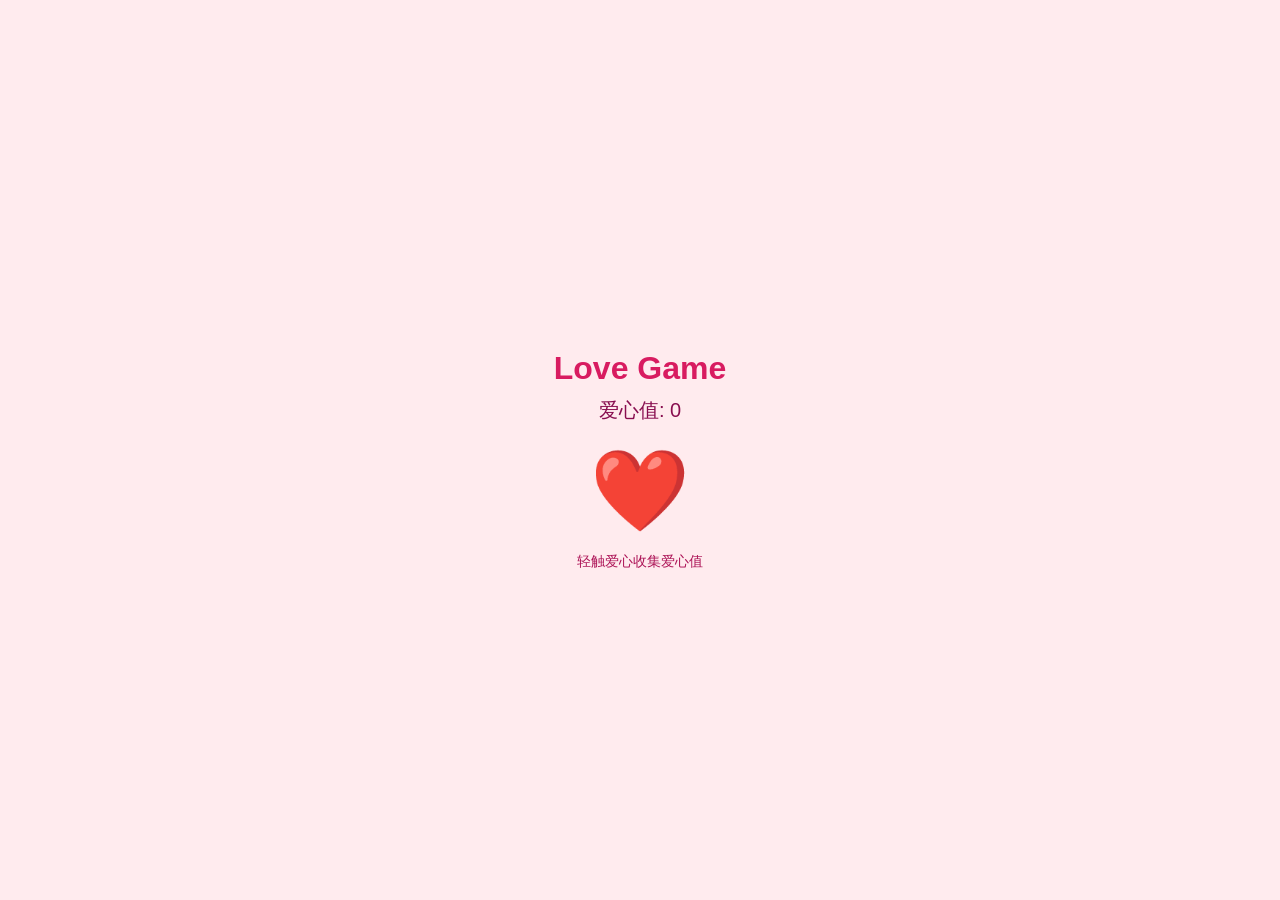
==== index.html @ 78558f3d "feat: initial h5 game prototype" ====
<!DOCTYPE html>
<html lang="zh-CN">
<head>
  <meta charset="UTF-8">
  <meta name="viewport" content="width=device-width, initial-scale=1.0, maximum-scale=1.0, user-scalable=no">
  <title>Love Game</title>
  <style>
    body { margin: 0; padding: 0; background: #ffebee; font-family: sans-serif; display: flex; flex-direction: column; align-items: center; justify-content: center; height: 100vh; overflow: hidden; }
    h1 { color: #d81b60; margin-bottom: 10px; }
    #score-board { font-size: 20px; color: #880e4f; margin-bottom: 20px; }
    #heart { font-size: 80px; cursor: pointer; user-select: none; transition: transform 0.1s; }
    #heart:active { transform: scale(1.3); }
    .tip { font-size: 14px; color: #ad1457; margin-top: 15px; }
  </style>
</head>
<body>
  <h1>Love Game</h1>
  <div id="score-board">爱心值: <span id="score">0</span></div>
  <div id="heart">❤️</div>
  <div class="tip">轻触爱心收集爱心值</div>
  <script>
    let score = 0;
    const scoreEl = document.getElementById('score');
    const heart = document.getElementById('heart');
    heart.addEventListener('pointerdown', () => {
      score += 1;
      scoreEl.textContent = score;
    });
  </script>
</body>
</html>
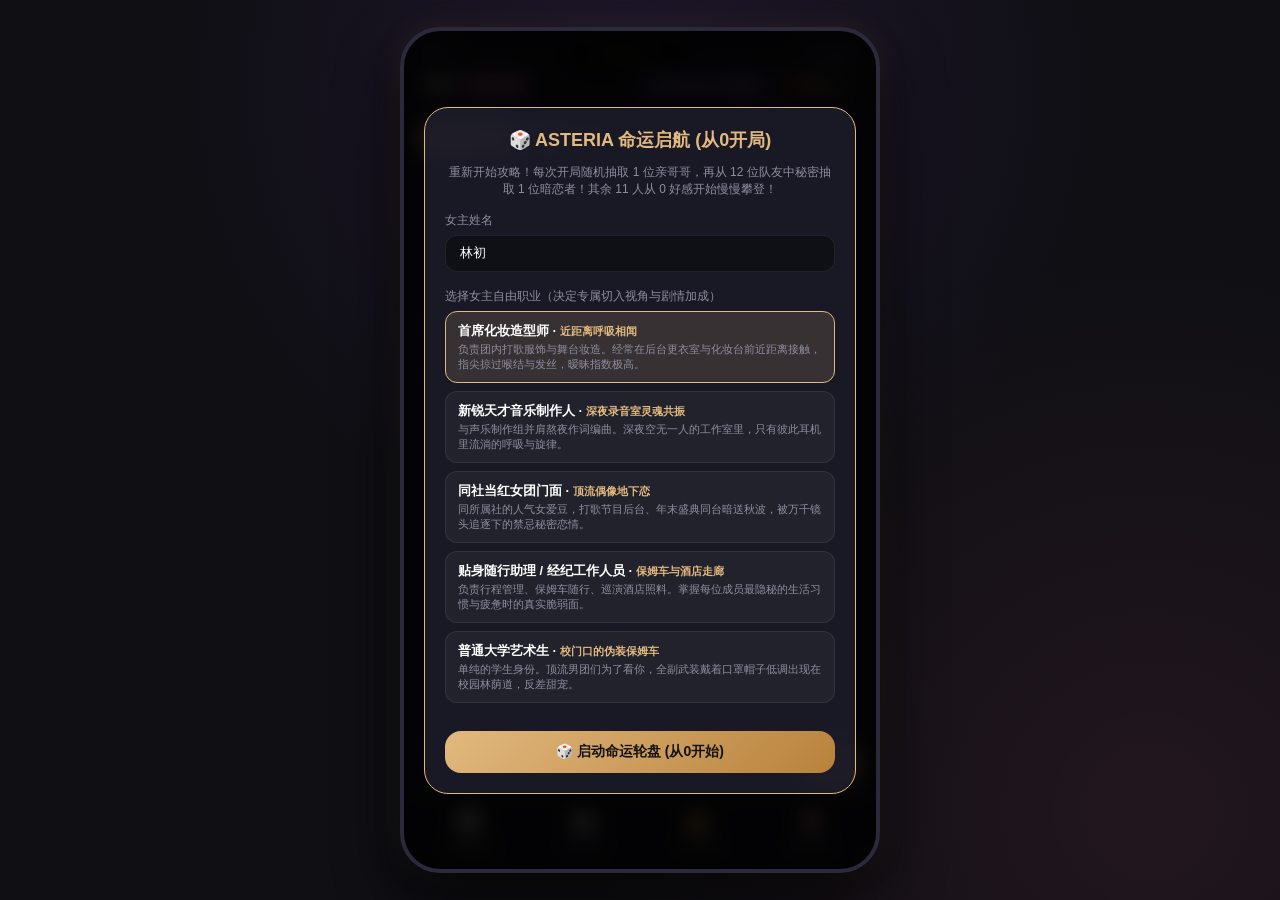
==== commit e27e0ae9: "fix: replace root index.html with ASTERIA game and support GitHub Pages standalone mode" ====
--- a/index.html
+++ b/index.html
@@ -1,31 +1,212 @@
 <!DOCTYPE html>
 <html lang="zh-CN">
 <head>
-  <meta charset="UTF-8">
-  <meta name="viewport" content="width=device-width, initial-scale=1.0, maximum-scale=1.0, user-scalable=no">
-  <title>Love Game</title>
-  <style>
-    body { margin: 0; padding: 0; background: #ffebee; font-family: sans-serif; display: flex; flex-direction: column; align-items: center; justify-content: center; height: 100vh; overflow: hidden; }
-    h1 { color: #d81b60; margin-bottom: 10px; }
-    #score-board { font-size: 20px; color: #880e4f; margin-bottom: 20px; }
-    #heart { font-size: 80px; cursor: pointer; user-select: none; transition: transform 0.1s; }
-    #heart:active { transform: scale(1.3); }
-    .tip { font-size: 14px; color: #ad1457; margin-top: 15px; }
-  </style>
+    <meta charset="UTF-8">
+    <meta name="viewport" content="width=device-width, initial-scale=1.0, maximum-scale=1.0, user-scalable=no">
+    <title>ASTERIA · 顶流男团恋爱物语 (Idol Otome Game)</title>
+    <link rel="stylesheet" href="./static/css/style.css">
 </head>
 <body>
-  <h1>Love Game</h1>
-  <div id="score-board">爱心值: <span id="score">0</span></div>
-  <div id="heart">❤️</div>
-  <div class="tip">轻触爱心收集爱心值</div>
-  <script>
-    let score = 0;
-    const scoreEl = document.getElementById('score');
-    const heart = document.getElementById('heart');
-    heart.addEventListener('pointerdown', () => {
-      score += 1;
-      scoreEl.textContent = score;
-    });
-  </script>
+
+<div class="phone-wrapper">
+    <!-- 顶部状态栏 -->
+    <header class="phone-header">
+        <div class="status-bar">
+            <span>9:42</span>
+            <div class="island-notch">ASTERIA OS</div>
+            <span>5G 100%</span>
+        </div>
+        <div class="player-info-banner">
+            <div class="player-meta">
+                <h3>
+                    <span id="player-name-display">林初</span>
+                    <span class="badge-career" id="player-career-display">首席化妆师</span>
+                </h3>
+            </div>
+            <div style="display:flex; gap:6px; align-items:center;">
+                <button id="btn-open-llm" class="btn-ai-pill" onclick="openLLMModal()" title="点击配置 DeepSeek AI 拟真对话">
+                    <span class="ai-dot"></span>
+                    <span id="ai-status-label">🤖 DeepSeek</span>
+                </button>
+                <div id="danger-pill" class="danger-meter-pill">
+                    <span>❤️ 秘恋 0/3</span>
+                </div>
+            </div>
+        </div>
+    </header>
+
+    <!-- 主视口内容区 -->
+    <main class="phone-content">
+        <!-- Tab 1: 手机通讯录与大群/私聊 -->
+        <section id="tab-chat" class="tab-pane active">
+            <div class="chat-tab-container">
+                <div class="chat-subtabs">
+                    <button id="btn-subtab-group" class="subtab-btn active" onclick="switchChatSubtab('group')">
+                        📢 13人大群
+                    </button>
+                    <button id="btn-subtab-private" class="subtab-btn" onclick="switchChatSubtab('private')">
+                        💌 1v1 私聊
+                    </button>
+                </div>
+
+                <!-- 13人官方大群视图 -->
+                <div id="group-chat-view" style="display:flex; flex-direction:column; flex:1; overflow:hidden;">
+                    <div id="group-messages-box" class="chat-messages-box"></div>
+                    <div class="chat-input-row">
+                        <input type="text" id="group-input" class="chat-input" placeholder="在大群里发言（哥哥随时紧盯防狼）..." onkeydown="if(event.key==='Enter') sendGroupMessage()">
+                        <button class="chat-send-btn" onclick="sendGroupMessage()">发送</button>
+                    </div>
+                </div>
+
+                <!-- 1v1 私聊视图 -->
+                <div id="private-chat-view" style="display:none; flex-direction:column; flex:1; overflow:hidden;">
+                    <div id="private-slider" class="private-member-slider"></div>
+                    <div id="private-chat-title" style="font-size:11px; color:var(--accent-gold); margin-bottom:6px; font-weight:600;"></div>
+                    <div id="private-messages-box" class="chat-messages-box"></div>
+                    <div class="chat-input-row">
+                        <input type="text" id="private-input" class="chat-input" placeholder="与他悄悄私聊..." onkeydown="if(event.key==='Enter') sendPrivateMessage()">
+                        <button class="chat-send-btn" onclick="sendPrivateMessage()">私戳</button>
+                    </div>
+                </div>
+            </div>
+        </section>
+
+        <!-- Tab 2: 视觉小说主线剧场 -->
+        <section id="tab-story" class="tab-pane">
+            <div class="story-container">
+                <div class="story-header">
+                    <h2 id="story-chapter-title">序章 · 地下室的绿光与泡面</h2>
+                    <p id="story-chapter-desc">七年前，他们还不是名动全球的 ASTERIA……</p>
+                </div>
+                <div id="story-viewport" class="story-viewport"></div>
+                <div id="story-choices-container" class="story-choices"></div>
+            </div>
+        </section>
+
+        <!-- Tab 3: 13 人全员花名册 (年龄排序) -->
+        <section id="tab-roster" class="tab-pane">
+            <div style="font-size:12px;color:var(--text-muted);margin-bottom:10px;display:flex;justify-content:space-between;align-items:center;">
+                <span>👥 13位成员（严格年龄由长至幼排序）</span>
+                <span style="color:var(--accent-gold);font-size:11px;">1哥哥·1暗恋·11初始0好感</span>
+            </div>
+            <div id="roster-list" class="roster-container"></div>
+        </section>
+
+        <!-- Tab 4: 抽卡神殿 -->
+        <section id="tab-gacha" class="tab-pane">
+            <div class="gacha-container">
+                <div class="gacha-banner">
+                    <h2>✨ ASTERIA 星芒神殿</h2>
+                    <p>抽取专属限定回忆卡牌 · 解锁深夜独家私密剧情</p>
+                </div>
+                <div id="gacha-result-box" class="gacha-card-result">
+                    <div style="color:var(--text-muted);font-size:13px;">
+                        点击下方按钮抽取卡牌<br>抽取到对应成员卡牌将直接提升好感度！
+                    </div>
+                </div>
+                <button id="btn-draw-card" class="gacha-btn-main" onclick="drawGachaCard()">
+                    ✨ 注入星芒 · 单抽祈愿
+                </button>
+            </div>
+        </section>
+    </main>
+
+    <!-- 底部导航 Dock 栏 -->
+    <nav class="bottom-nav">
+        <div class="nav-item active" data-tab="tab-chat">
+            <span class="icon">💬</span>
+            <span>手机消息</span>
+        </div>
+        <div class="nav-item" data-tab="tab-story">
+            <span class="icon">📖</span>
+            <span>主线剧场</span>
+        </div>
+        <div class="nav-item" data-tab="tab-roster">
+            <span class="icon">👑</span>
+            <span>13人男团</span>
+        </div>
+        <div class="nav-item" data-tab="tab-gacha">
+            <span class="icon">🎴</span>
+            <span>抽卡约会</span>
+        </div>
+    </nav>
+
+    <!-- 开局创角与命运轮盘模态框 (Genesis Modal) -->
+    <div id="genesis-modal" class="modal-overlay" style="display:none;">
+        <div class="modal-card">
+            <h2>🎲 ASTERIA 命运启航 (从0开局)</h2>
+            <p style="font-size:12px;color:var(--text-muted);text-align:center;margin-bottom:14px;">
+                重新开始攻略！每次开局随机抽取 1 位亲哥哥，再从 12 位队友中秘密抽取 1 位暗恋者！其余 11 人从 0 好感开始慢慢攀登！
+            </p>
+
+            <div class="genesis-field">
+                <label>女主姓名</label>
+                <input type="text" id="genesis-name" class="genesis-input" value="林初">
+            </div>
+
+            <div class="genesis-field">
+                <label>选择女主自由职业（决定专属切入视角与剧情加成）</label>
+                <div id="career-options-container" class="career-grid"></div>
+            </div>
+
+            <button id="btn-start-genesis" class="btn-primary-block" onclick="submitGenesis()">
+                🎲 启动命运轮盘 (从0开始)
+            </button>
+        </div>
+    </div>
+
+    <!-- DeepSeek 大模型驱动设置模态框 (LLM Modal) -->
+    <div id="llm-modal" class="modal-overlay" style="display:none;">
+        <div class="modal-card">
+            <div style="display:flex; justify-content:space-between; align-items:center; margin-bottom:8px;">
+                <h2 style="font-size:16px; margin:0;">🤖 DeepSeek AI 灵魂注入</h2>
+                <button onclick="closeLLMModal()" style="background:none; border:none; color:var(--text-muted); font-size:18px; cursor:pointer;">✕</button>
+            </div>
+            <p style="font-size:12px;color:var(--text-muted);margin-bottom:12px;line-height:1.5;">
+                接入 <b>DeepSeek-V3/R1</b>，赋予 13 位男主无穷尽的拟真即时对话、兄妹查岗修罗场与病娇黑化推拉。若未配置或调用超时，系统将自动无缝降级为本地精修台词保底。
+            </p>
+
+            <div class="genesis-field">
+                <label>DeepSeek API Key</label>
+                <div style="display:flex; gap:6px;">
+                    <input type="password" id="llm-api-key" class="genesis-input" placeholder="sk-xxxxxxxxxxxxxxxxxxxx" style="flex:1;">
+                    <button type="button" class="btn-mini" onclick="toggleKeyVisibility()" style="white-space:nowrap;">👁️</button>
+                </div>
+            </div>
+
+            <div class="genesis-field">
+                <label>模型选择</label>
+                <select id="llm-model-select" class="genesis-input" style="background:var(--bg-secondary); color:var(--text-primary);">
+                    <option value="deepseek-chat">deepseek-chat (DeepSeek-V3 推荐 · 拟真推拉秒回)</option>
+                    <option value="deepseek-reasoner">deepseek-reasoner (DeepSeek-R1 · 深度思考版)</option>
+                </select>
+            </div>
+
+            <div class="genesis-field">
+                <label>API Base URL (默认官方地址)</label>
+                <input type="text" id="llm-api-base" class="genesis-input" value="https://api.deepseek.com">
+            </div>
+
+            <div id="llm-status-box" style="font-size:11px; padding:8px 10px; border-radius:8px; margin-bottom:12px; background:rgba(255,255,255,0.05); color:var(--text-muted); border:1px solid var(--border-color);">
+                检测状态中...
+            </div>
+
+            <div style="display:flex; gap:8px;">
+                <button id="btn-test-llm" class="btn-mini" style="flex:1; padding:8px;" onclick="testLLMConnection()">⚡ 测试连接</button>
+                <button id="btn-save-llm" class="chat-send-btn" style="flex:1; padding:8px;" onclick="saveLLMConfig()">💾 保存并激活</button>
+            </div>
+
+            <div style="margin-top:8px; text-align:center;">
+                <button onclick="clearLLMConfig()" style="background:none; border:none; font-size:11px; color:#e74c3c; cursor:pointer; text-decoration:underline;">
+                    清空 Key / 切回纯本地词库
+                </button>
+            </div>
+        </div>
+    </div>
+</div>
+
+<script src="./static/js/game_data.js"></script>
+<script src="./static/js/client_engine.js"></script>
+<script src="./static/js/app.js"></script>
 </body>
 </html>
--- a/static/css/style.css
+++ b/static/css/style.css
@@ -0,0 +1,900 @@
+/* ASTERIA 乙女向工业级前端样式表 */
+:root {
+  --bg-primary: #0f0f14;
+  --bg-secondary: #181822;
+  --bg-card: rgba(30, 30, 44, 0.85);
+  --border-color: rgba(255, 255, 255, 0.08);
+  --accent-gold: #e2b97f;
+  --accent-pink: #ff6b8b;
+  --accent-purple: #9b51e0;
+  --accent-cyan: #00d2d3;
+  --text-primary: #ffffff;
+  --text-muted: #8e8ea0;
+  --danger-red: #ff4757;
+  --danger-glow: rgba(255, 71, 87, 0.4);
+}
+
+/* 全团黑化专属暗黑疯批主题 */
+body.blackened-mode {
+  --bg-primary: #0a0304;
+  --bg-secondary: #1a0508;
+  --bg-card: rgba(45, 10, 15, 0.9);
+  --border-color: rgba(255, 71, 87, 0.3);
+  --accent-gold: #ff3838;
+  --accent-pink: #c0392b;
+  --text-primary: #ffdddd;
+  animation: pulse-danger 3s infinite alternate;
+}
+
+@keyframes pulse-danger {
+  0% { box-shadow: inset 0 0 50px rgba(255, 0, 0, 0.2); }
+  100% { box-shadow: inset 0 0 100px rgba(255, 0, 0, 0.4); }
+}
+
+* {
+  box-sizing: border-box;
+  margin: 0;
+  padding: 0;
+  font-family: -apple-system, BlinkMacSystemFont, "PingFang SC", "Hiragino Sans GB", "Microsoft YaHei", sans-serif;
+  -webkit-font-smoothing: antialiased;
+}
+
+body {
+  background-color: var(--bg-primary);
+  color: var(--text-primary);
+  min-height: 100vh;
+  display: flex;
+  justify-content: center;
+  align-items: center;
+  background-image: radial-gradient(circle at 50% 10%, rgba(155, 81, 224, 0.12), transparent 45%),
+                    radial-gradient(circle at 90% 90%, rgba(255, 107, 139, 0.08), transparent 40%);
+}
+
+/* 手机模拟器外壳 */
+.phone-wrapper {
+  width: 100%;
+  max-width: 480px;
+  height: 94vh;
+  max-height: 920px;
+  background-color: var(--bg-secondary);
+  border-radius: 40px;
+  border: 4px solid #2a2a3c;
+  box-shadow: 0 25px 60px rgba(0, 0, 0, 0.8), 0 0 30px rgba(226, 185, 127, 0.1);
+  display: flex;
+  flex-direction: column;
+  overflow: hidden;
+  position: relative;
+}
+
+/* 顶部状态栏与灵动岛 */
+.phone-header {
+  padding: 12px 20px 8px;
+  background: rgba(20, 20, 30, 0.8);
+  backdrop-filter: blur(16px);
+  border-bottom: 1px solid var(--border-color);
+  z-index: 10;
+}
+
+.status-bar {
+  display: flex;
+  justify-content: space-between;
+  align-items: center;
+  font-size: 12px;
+  color: var(--text-muted);
+  margin-bottom: 8px;
+}
+
+.island-notch {
+  background: #000;
+  width: 110px;
+  height: 22px;
+  border-radius: 12px;
+  display: flex;
+  align-items: center;
+  justify-content: center;
+  font-size: 11px;
+  color: var(--accent-gold);
+  letter-spacing: 0.5px;
+}
+
+.player-info-banner {
+  display: flex;
+  justify-content: space-between;
+  align-items: center;
+}
+
+.player-meta h3 {
+  font-size: 15px;
+  font-weight: 600;
+  color: #fff;
+  display: flex;
+  align-items: center;
+  gap: 6px;
+}
+
+.badge-career {
+  font-size: 11px;
+  padding: 2px 8px;
+  border-radius: 12px;
+  background: linear-gradient(135deg, rgba(255, 107, 139, 0.25), rgba(155, 81, 224, 0.25));
+  border: 1px solid rgba(255, 107, 139, 0.4);
+  color: #ff9fb4;
+}
+
+.danger-meter-pill {
+  font-size: 11px;
+  padding: 4px 10px;
+  border-radius: 16px;
+  background: rgba(0, 0, 0, 0.5);
+  border: 1px solid var(--accent-gold);
+  color: var(--accent-gold);
+  display: flex;
+  align-items: center;
+  gap: 5px;
+  font-weight: 600;
+}
+
+.danger-meter-pill.danger-high {
+  border-color: var(--danger-red);
+  color: var(--danger-red);
+  background: rgba(255, 71, 87, 0.2);
+  animation: blink-pill 1s infinite alternate;
+}
+
+@keyframes blink-pill {
+  0% { transform: scale(1); }
+  100% { transform: scale(1.05); }
+}
+
+/* 主内容视图容器 */
+.phone-content {
+  flex: 1;
+  overflow-y: auto;
+  position: relative;
+  scrollbar-width: thin;
+  scrollbar-color: rgba(255, 255, 255, 0.2) transparent;
+}
+
+.tab-pane {
+  display: none;
+  padding: 16px;
+  height: 100%;
+  animation: fadeIn 0.25s ease;
+}
+
+.tab-pane.active {
+  display: flex;
+  flex-direction: column;
+}
+
+@keyframes fadeIn {
+  from { opacity: 0; transform: translateY(6px); }
+  to { opacity: 1; transform: translateY(0); }
+}
+
+/* 底部应用栏 / Dock 栏 */
+.bottom-nav {
+  display: flex;
+  justify-content: space-around;
+  padding: 10px 8px 16px;
+  background: rgba(18, 18, 28, 0.95);
+  backdrop-filter: blur(20px);
+  border-top: 1px solid var(--border-color);
+  z-index: 10;
+}
+
+.nav-item {
+  display: flex;
+  flex-direction: column;
+  align-items: center;
+  gap: 4px;
+  color: var(--text-muted);
+  font-size: 11px;
+  cursor: pointer;
+  transition: all 0.2s ease;
+  flex: 1;
+}
+
+.nav-item .icon {
+  font-size: 20px;
+}
+
+.nav-item.active {
+  color: var(--accent-gold);
+  transform: scale(1.05);
+}
+
+/* Tab 1: 手机大群与私聊交互 */
+.chat-tab-container {
+  display: flex;
+  flex-direction: column;
+  height: 100%;
+}
+
+.chat-subtabs {
+  display: flex;
+  gap: 8px;
+  margin-bottom: 12px;
+}
+
+.subtab-btn {
+  padding: 6px 14px;
+  border-radius: 20px;
+  border: 1px solid var(--border-color);
+  background: rgba(255, 255, 255, 0.05);
+  color: var(--text-muted);
+  font-size: 12px;
+  cursor: pointer;
+  transition: all 0.2s;
+}
+
+.subtab-btn.active {
+  background: linear-gradient(135deg, var(--accent-gold), #d4984f);
+  color: #12121c;
+  font-weight: 600;
+  border-color: var(--accent-gold);
+}
+
+.chat-messages-box {
+  flex: 1;
+  overflow-y: auto;
+  display: flex;
+  flex-direction: column;
+  gap: 12px;
+  padding-right: 4px;
+  margin-bottom: 12px;
+}
+
+.message-bubble {
+  max-width: 82%;
+  display: flex;
+  flex-direction: column;
+}
+
+.message-bubble.other {
+  align-self: flex-start;
+}
+
+.message-bubble.mine {
+  align-self: flex-end;
+}
+
+.msg-sender {
+  font-size: 11px;
+  color: var(--accent-gold);
+  margin-bottom: 3px;
+  display: flex;
+  align-items: center;
+  gap: 4px;
+}
+
+.msg-tag-brother {
+  background: #3498db;
+  color: #fff;
+  padding: 1px 4px;
+  border-radius: 4px;
+  font-size: 9px;
+}
+
+.msg-tag-crush {
+  background: #e74c3c;
+  color: #fff;
+  padding: 1px 4px;
+  border-radius: 4px;
+  font-size: 9px;
+}
+
+.msg-tag-dating {
+  background: #ff6b8b;
+  color: #fff;
+  padding: 1px 4px;
+  border-radius: 4px;
+  font-size: 9px;
+}
+
+.msg-body {
+  padding: 10px 14px;
+  border-radius: 16px;
+  font-size: 13px;
+  line-height: 1.45;
+  word-break: break-word;
+}
+
+.message-bubble.other .msg-body {
+  background: var(--bg-card);
+  color: #fff;
+  border: 1px solid var(--border-color);
+  border-top-left-radius: 4px;
+}
+
+.message-bubble.mine .msg-body {
+  background: linear-gradient(135deg, var(--accent-gold), #c99349);
+  color: #111;
+  font-weight: 500;
+  border-top-right-radius: 4px;
+}
+
+.chat-input-row {
+  display: flex;
+  gap: 8px;
+  align-items: center;
+}
+
+.chat-input {
+  flex: 1;
+  padding: 10px 14px;
+  border-radius: 20px;
+  background: var(--bg-card);
+  border: 1px solid var(--border-color);
+  color: #fff;
+  font-size: 13px;
+  outline: none;
+}
+
+.chat-send-btn {
+  padding: 10px 16px;
+  border-radius: 20px;
+  background: linear-gradient(135deg, var(--accent-gold), #b8823b);
+  border: none;
+  color: #111;
+  font-weight: 600;
+  font-size: 13px;
+  cursor: pointer;
+}
+
+/* 1v1 私聊选人横条 */
+.private-member-slider {
+  display: flex;
+  gap: 10px;
+  overflow-x: auto;
+  padding: 4px 2px 10px;
+  margin-bottom: 10px;
+  scrollbar-width: none;
+}
+
+.member-chip {
+  flex-shrink: 0;
+  display: flex;
+  flex-direction: column;
+  align-items: center;
+  gap: 4px;
+  cursor: pointer;
+  opacity: 0.6;
+  transition: all 0.2s;
+}
+
+.member-chip.selected {
+  opacity: 1;
+  transform: scale(1.08);
+}
+
+.chip-avatar {
+  width: 44px;
+  height: 44px;
+  border-radius: 50%;
+  display: flex;
+  align-items: center;
+  justify-content: center;
+  font-size: 15px;
+  font-weight: bold;
+  color: #fff;
+  border: 2px solid transparent;
+}
+
+.member-chip.selected .chip-avatar {
+  border-color: var(--accent-gold);
+  box-shadow: 0 0 12px var(--accent-gold);
+}
+
+.chip-name {
+  font-size: 11px;
+  color: #ddd;
+}
+
+/* Tab 2: 视觉小说剧场 (Story AVG) */
+.story-container {
+  height: 100%;
+  display: flex;
+  flex-direction: column;
+  justify-content: space-between;
+}
+
+.story-header {
+  margin-bottom: 10px;
+}
+
+.story-header h2 {
+  font-size: 16px;
+  color: var(--accent-gold);
+}
+
+.story-header p {
+  font-size: 11px;
+  color: var(--text-muted);
+  margin-top: 2px;
+}
+
+.story-viewport {
+  flex: 1;
+  background: linear-gradient(180deg, rgba(20, 15, 30, 0.9), rgba(10, 8, 16, 0.95));
+  border-radius: 20px;
+  border: 1px solid var(--border-color);
+  padding: 16px;
+  display: flex;
+  flex-direction: column;
+  gap: 14px;
+  overflow-y: auto;
+  position: relative;
+}
+
+.story-bubble {
+  background: rgba(255, 255, 255, 0.04);
+  border-left: 3px solid var(--accent-gold);
+  padding: 10px 14px;
+  border-radius: 8px;
+  font-size: 13px;
+  line-height: 1.5;
+}
+
+.story-bubble .speaker-name {
+  font-weight: 600;
+  color: var(--accent-gold);
+  margin-bottom: 4px;
+  font-size: 12px;
+}
+
+.story-choices {
+  display: flex;
+  flex-direction: column;
+  gap: 10px;
+  margin-top: 14px;
+}
+
+.choice-btn {
+  padding: 12px 16px;
+  border-radius: 12px;
+  background: linear-gradient(135deg, rgba(40, 35, 60, 0.9), rgba(30, 25, 45, 0.9));
+  border: 1px solid rgba(226, 185, 127, 0.3);
+  color: #fff;
+  font-size: 13px;
+  text-align: left;
+  cursor: pointer;
+  transition: all 0.2s;
+  display: flex;
+  align-items: center;
+  justify-content: space-between;
+}
+
+.choice-btn:hover {
+  border-color: var(--accent-gold);
+  background: rgba(226, 185, 127, 0.15);
+  transform: translateX(4px);
+}
+
+/* Tab 3: 13 人全员花名册 */
+.roster-container {
+  display: flex;
+  flex-direction: column;
+  gap: 12px;
+  height: 100%;
+  overflow-y: auto;
+}
+
+.character-card {
+  background: var(--bg-card);
+  border: 1px solid var(--border-color);
+  border-radius: 16px;
+  padding: 12px 14px;
+  display: flex;
+  gap: 12px;
+  align-items: center;
+  transition: all 0.2s;
+}
+
+.character-card.is-brother {
+  border-color: #3498db;
+  background: linear-gradient(135deg, rgba(52, 152, 219, 0.1), transparent);
+}
+
+.character-card.is-crush {
+  border-color: #e74c3c;
+  background: linear-gradient(135deg, rgba(231, 76, 60, 0.1), transparent);
+}
+
+.character-card.is-dating {
+  border-color: var(--accent-pink);
+  background: linear-gradient(135deg, rgba(255, 107, 139, 0.18), transparent);
+  box-shadow: 0 0 15px rgba(255, 107, 139, 0.2);
+}
+
+.card-avatar-box {
+  position: relative;
+}
+
+.card-avatar {
+  width: 52px;
+  height: 52px;
+  border-radius: 14px;
+  display: flex;
+  align-items: center;
+  justify-content: center;
+  font-size: 18px;
+  font-weight: bold;
+  color: #fff;
+}
+
+.card-age-tag {
+  position: absolute;
+  top: -6px;
+  left: -6px;
+  background: rgba(0, 0, 0, 0.85);
+  border: 1px solid var(--accent-gold);
+  color: var(--accent-gold);
+  font-size: 9px;
+  padding: 1px 4px;
+  border-radius: 8px;
+}
+
+.card-info {
+  flex: 1;
+}
+
+.card-name-row {
+  display: flex;
+  justify-content: space-between;
+  align-items: center;
+  margin-bottom: 2px;
+}
+
+.card-name {
+  font-size: 14px;
+  font-weight: 600;
+  color: #fff;
+}
+
+.card-identity-tag {
+  font-size: 10px;
+  padding: 1px 6px;
+  border-radius: 10px;
+  font-weight: 500;
+}
+
+.tag-brother { background: #3498db; color: #fff; }
+.tag-crush { background: #e74c3c; color: #fff; }
+.tag-dating { background: #ff6b8b; color: #fff; }
+.tag-member { background: rgba(255, 255, 255, 0.1); color: #aaa; }
+
+.card-unit {
+  font-size: 11px;
+  color: var(--text-muted);
+  margin-bottom: 6px;
+}
+
+.aff-bar-wrapper {
+  background: rgba(0, 0, 0, 0.4);
+  height: 6px;
+  border-radius: 3px;
+  overflow: hidden;
+  margin-bottom: 6px;
+}
+
+.aff-bar-fill {
+  background: linear-gradient(90deg, var(--accent-gold), var(--accent-pink));
+  height: 100%;
+  border-radius: 3px;
+  transition: width 0.3s;
+}
+
+.card-actions {
+  display: flex;
+  gap: 6px;
+}
+
+.btn-mini {
+  padding: 4px 8px;
+  font-size: 10px;
+  border-radius: 8px;
+  border: 1px solid var(--border-color);
+  background: rgba(255, 255, 255, 0.06);
+  color: #fff;
+  cursor: pointer;
+  transition: all 0.2s;
+}
+
+.btn-mini:hover {
+  background: var(--accent-gold);
+  color: #111;
+}
+
+/* Tab 4: 抽卡神殿 */
+.gacha-container {
+  display: flex;
+  flex-direction: column;
+  align-items: center;
+  height: 100%;
+  justify-content: space-between;
+  text-align: center;
+}
+
+.gacha-banner {
+  width: 100%;
+  padding: 24px 16px;
+  border-radius: 20px;
+  background: linear-gradient(135deg, rgba(155, 81, 224, 0.3), rgba(255, 107, 139, 0.2));
+  border: 1px solid var(--border-color);
+  margin-bottom: 16px;
+}
+
+.gacha-banner h2 {
+  font-size: 18px;
+  color: var(--accent-gold);
+  margin-bottom: 6px;
+}
+
+.gacha-banner p {
+  font-size: 12px;
+  color: #ccc;
+}
+
+.gacha-card-result {
+  flex: 1;
+  width: 100%;
+  display: flex;
+  flex-direction: column;
+  justify-content: center;
+  align-items: center;
+}
+
+.card-display-box {
+  width: 220px;
+  height: 310px;
+  border-radius: 18px;
+  background: linear-gradient(135deg, #2b1f3d, #1a1528);
+  border: 2px solid var(--accent-gold);
+  box-shadow: 0 10px 30px rgba(226, 185, 127, 0.25);
+  display: flex;
+  flex-direction: column;
+  justify-content: space-between;
+  padding: 16px;
+  animation: cardFlip 0.5s ease;
+}
+
+@keyframes cardFlip {
+  0% { transform: rotateY(90deg) scale(0.8); opacity: 0; }
+  100% { transform: rotateY(0deg) scale(1); opacity: 1; }
+}
+
+.card-tier-badge {
+  align-self: flex-start;
+  padding: 2px 10px;
+  border-radius: 12px;
+  font-size: 12px;
+  font-weight: 800;
+  background: linear-gradient(90deg, #f39c12, #e74c3c);
+  color: #fff;
+}
+
+.card-title-lg {
+  font-size: 17px;
+  font-weight: bold;
+  color: var(--accent-gold);
+  margin: 8px 0 4px;
+}
+
+.card-owner {
+  font-size: 13px;
+  color: #ddd;
+}
+
+.card-story-snippet {
+  font-size: 11px;
+  color: #aaa;
+  line-height: 1.4;
+  text-align: left;
+  background: rgba(0, 0, 0, 0.4);
+  padding: 8px;
+  border-radius: 8px;
+  margin-top: 8px;
+}
+
+.gacha-btn-main {
+  width: 100%;
+  padding: 14px;
+  border-radius: 25px;
+  background: linear-gradient(135deg, var(--accent-gold), #b8823b);
+  border: none;
+  font-size: 15px;
+  font-weight: bold;
+  color: #111;
+  cursor: pointer;
+  box-shadow: 0 4px 15px rgba(226, 185, 127, 0.4);
+  margin-top: 16px;
+  transition: all 0.2s;
+}
+
+.gacha-btn-main:hover {
+  transform: translateY(-2px);
+  box-shadow: 0 6px 20px rgba(226, 185, 127, 0.6);
+}
+
+/* 弹窗与开局创角转盘 */
+.modal-overlay {
+  position: absolute;
+  top: 0;
+  left: 0;
+  width: 100%;
+  height: 100%;
+  background: rgba(0, 0, 0, 0.85);
+  backdrop-filter: blur(10px);
+  z-index: 100;
+  display: flex;
+  justify-content: center;
+  align-items: center;
+  padding: 20px;
+}
+
+.modal-card {
+  width: 100%;
+  background: var(--bg-card);
+  border: 1px solid var(--accent-gold);
+  border-radius: 24px;
+  padding: 20px;
+  max-height: 90%;
+  overflow-y: auto;
+}
+
+.modal-card h2 {
+  font-size: 18px;
+  color: var(--accent-gold);
+  text-align: center;
+  margin-bottom: 12px;
+}
+
+.genesis-field {
+  margin-bottom: 16px;
+}
+
+.genesis-field label {
+  font-size: 12px;
+  color: var(--text-muted);
+  display: block;
+  margin-bottom: 6px;
+}
+
+.genesis-input {
+  width: 100%;
+  padding: 10px 14px;
+  border-radius: 12px;
+  background: rgba(0, 0, 0, 0.4);
+  border: 1px solid var(--border-color);
+  color: #fff;
+  font-size: 13px;
+}
+
+.career-grid {
+  display: flex;
+  flex-direction: column;
+  gap: 8px;
+}
+
+.career-option {
+  padding: 10px 12px;
+  border-radius: 12px;
+  border: 1px solid var(--border-color);
+  background: rgba(255, 255, 255, 0.04);
+  cursor: pointer;
+  transition: all 0.2s;
+}
+
+.career-option.selected {
+  border-color: var(--accent-gold);
+  background: rgba(226, 185, 127, 0.15);
+}
+
+.career-title {
+  font-size: 13px;
+  font-weight: 600;
+  color: #fff;
+}
+
+.career-desc {
+  font-size: 11px;
+  color: var(--text-muted);
+  margin-top: 2px;
+}
+
+.btn-primary-block {
+  width: 100%;
+  padding: 12px;
+  border-radius: 16px;
+  background: linear-gradient(135deg, var(--accent-gold), #b8823b);
+  border: none;
+  font-size: 14px;
+  font-weight: bold;
+  color: #111;
+  cursor: pointer;
+  margin-top: 12px;
+}
+
+/* AI 拟真状态胶囊与呼吸灯 */
+.btn-ai-pill {
+  display: inline-flex;
+  align-items: center;
+  gap: 5px;
+  padding: 4px 10px;
+  border-radius: 20px;
+  background: rgba(155, 81, 224, 0.15);
+  border: 1px solid rgba(155, 81, 224, 0.4);
+  color: #d1b2ff;
+  font-size: 10px;
+  font-weight: 600;
+  cursor: pointer;
+  transition: all 0.25s ease;
+}
+
+.btn-ai-pill:hover {
+  background: rgba(155, 81, 224, 0.3);
+  box-shadow: 0 0 10px rgba(155, 81, 224, 0.4);
+}
+
+.btn-ai-pill.active {
+  background: rgba(0, 210, 211, 0.15);
+  border-color: rgba(0, 210, 211, 0.5);
+  color: #00d2d3;
+}
+
+.ai-dot {
+  width: 6px;
+  height: 6px;
+  border-radius: 50%;
+  background-color: #8e8ea0;
+}
+
+.btn-ai-pill.active .ai-dot {
+  background-color: #00d2d3;
+  box-shadow: 0 0 6px #00d2d3;
+  animation: pulse-ai 2s infinite;
+}
+
+@keyframes pulse-ai {
+  0% { transform: scale(0.9); opacity: 0.7; }
+  50% { transform: scale(1.2); opacity: 1; }
+  100% { transform: scale(0.9); opacity: 0.7; }
+}
+
+/* 消息上的 AI 标识小徽章 */
+.msg-ai-sparkle {
+  display: inline-block;
+  font-size: 9px;
+  padding: 1px 4px;
+  border-radius: 4px;
+  background: rgba(155, 81, 224, 0.25);
+  color: #e0b0ff;
+  border: 1px solid rgba(155, 81, 224, 0.4);
+  margin-left: 4px;
+  vertical-align: middle;
+}
+
+/* 输入中跳动圆点动画 */
+.typing-dots {
+  display: inline-flex;
+  gap: 4px;
+  padding: 4px 6px;
+  align-items: center;
+}
+
+.typing-dots span {
+  width: 5px;
+  height: 5px;
+  background: var(--accent-gold);
+  border-radius: 50%;
+  animation: typing-jump 1.4s infinite ease-in-out both;
+}
+
+.typing-dots span:nth-child(1) { animation-delay: -0.32s; }
+.typing-dots span:nth-child(2) { animation-delay: -0.16s; }
+
+@keyframes typing-jump {
+  0%, 80%, 100% { transform: scale(0); opacity: 0.3; }
+  40% { transform: scale(1); opacity: 1; }
+}
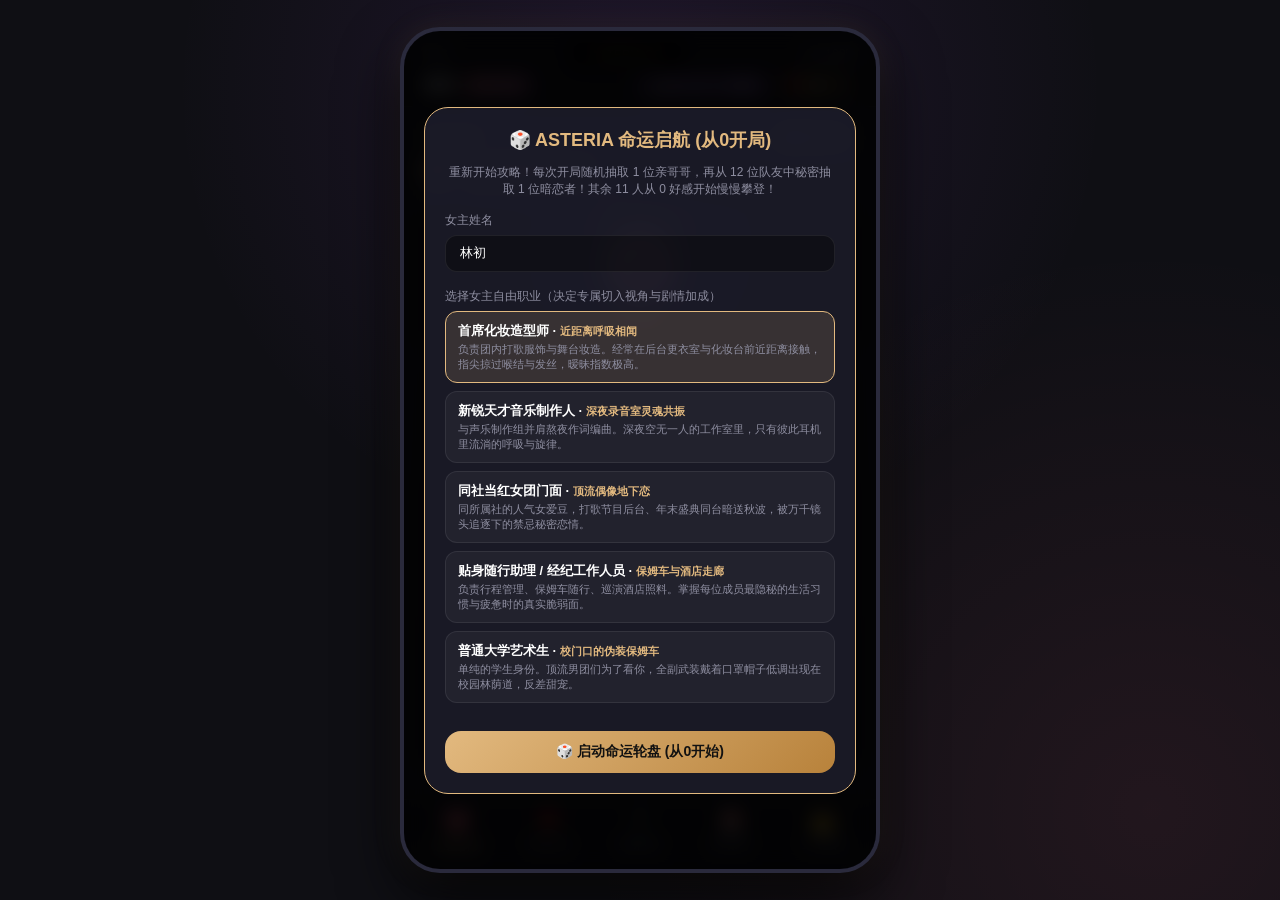
==== commit fac8a260: "feat: pivot to rich story-driven AVG romance engine with 8 chapters and character dates" ====
--- a/index.html
+++ b/index.html
@@ -37,8 +37,56 @@
 
     <!-- 主视口内容区 -->
     <main class="phone-content">
-        <!-- Tab 1: 手机通讯录与大群/私聊 -->
-        <section id="tab-chat" class="tab-pane active">
+        <!-- Tab 1: 恋爱视觉小说主线剧场 (核心驱动) -->
+        <section id="tab-story" class="tab-pane active">
+            <div class="story-container">
+                <!-- 章节选择与进度条 -->
+                <div class="story-chapter-bar">
+                    <span id="story-progress-indicator" style="font-size:11px; color:var(--accent-gold); font-weight:bold;">第 1/8 章</span>
+                    <button class="btn-mini" onclick="showChapterListModal()" style="font-size:10px; padding:2px 8px;">📑 选章回顾</button>
+                </div>
+                <div class="story-header">
+                    <h2 id="story-chapter-title">序章 · 地下室的旧时月光</h2>
+                    <p id="story-chapter-desc">七年前，他们还不是名动全球的 ASTERIA……</p>
+                </div>
+                <!-- 沉浸式舞台演出与立绘展示区 -->
+                <div class="stage-visual-container">
+                    <div id="stage-backdrop" class="stage-backdrop">
+                        <div class="stage-spotlight"></div>
+                        <div id="stage-character-silhouette" class="stage-character-box">
+                            <div class="character-glow-halo"></div>
+                            <div class="character-title-tag" id="stage-speaker-tag">ASTERIA</div>
+                        </div>
+                    </div>
+                </div>
+                <!-- 故事对话滚动视口 -->
+                <div id="story-viewport" class="story-viewport"></div>
+                <!-- 剧情抉择分支 -->
+                <div id="story-choices-container" class="story-choices"></div>
+            </div>
+        </section>
+
+        <!-- Tab 2: 男主专属私密约会 -->
+        <section id="tab-dates" class="tab-pane">
+            <div class="dates-container">
+                <div style="font-size:12px;color:var(--text-muted);margin-bottom:10px;display:flex;justify-content:space-between;align-items:center;">
+                    <span>🌹 核心男主专属 1v1 甜蜜约会篇章</span>
+                    <span style="color:var(--accent-pink);font-size:11px;">心动独处 · 专属情话</span>
+                </div>
+                <div id="dates-list" class="dates-list-grid"></div>
+                <!-- 约会剧情播放弹窗视窗 -->
+                <div id="date-play-view" style="display:none; margin-top:14px; background:rgba(0,0,0,0.6); border:1px solid var(--accent-pink); border-radius:16px; padding:12px;">
+                    <div style="display:flex; justify-content:space-between; align-items:center; margin-bottom:8px;">
+                        <h3 id="date-play-title" style="font-size:13px; color:var(--accent-pink); margin:0;"></h3>
+                        <button onclick="closeDatePlay()" style="background:none; border:none; color:var(--text-muted); cursor:pointer;">✕</button>
+                    </div>
+                    <div id="date-play-dialogues" style="max-height:220px; overflow-y:auto; display:flex; flex-direction:column; gap:8px;"></div>
+                </div>
+            </div>
+        </section>
+
+        <!-- Tab 3: 手机通讯录 (大群与私聊调剂) -->
+        <section id="tab-chat" class="tab-pane">
             <div class="chat-tab-container">
                 <div class="chat-subtabs">
                     <button id="btn-subtab-group" class="subtab-btn active" onclick="switchChatSubtab('group')">
@@ -71,19 +119,7 @@
             </div>
         </section>
 
-        <!-- Tab 2: 视觉小说主线剧场 -->
-        <section id="tab-story" class="tab-pane">
-            <div class="story-container">
-                <div class="story-header">
-                    <h2 id="story-chapter-title">序章 · 地下室的绿光与泡面</h2>
-                    <p id="story-chapter-desc">七年前，他们还不是名动全球的 ASTERIA……</p>
-                </div>
-                <div id="story-viewport" class="story-viewport"></div>
-                <div id="story-choices-container" class="story-choices"></div>
-            </div>
-        </section>
-
-        <!-- Tab 3: 13 人全员花名册 (年龄排序) -->
+        <!-- Tab 4: 13 人全员花名册 (年龄排序) -->
         <section id="tab-roster" class="tab-pane">
             <div style="font-size:12px;color:var(--text-muted);margin-bottom:10px;display:flex;justify-content:space-between;align-items:center;">
                 <span>👥 13位成员（严格年龄由长至幼排序）</span>
@@ -92,7 +128,7 @@
             <div id="roster-list" class="roster-container"></div>
         </section>
 
-        <!-- Tab 4: 抽卡神殿 -->
+        <!-- Tab 5: 抽卡神殿 -->
         <section id="tab-gacha" class="tab-pane">
             <div class="gacha-container">
                 <div class="gacha-banner">
@@ -111,23 +147,27 @@
         </section>
     </main>
 
-    <!-- 底部导航 Dock 栏 -->
+    <!-- 底部导航 Dock 栏 (以恋爱剧情为核心) -->
     <nav class="bottom-nav">
-        <div class="nav-item active" data-tab="tab-chat">
-            <span class="icon">💬</span>
-            <span>手机消息</span>
-        </div>
-        <div class="nav-item" data-tab="tab-story">
-            <span class="icon">📖</span>
-            <span>主线剧场</span>
+        <div class="nav-item active" data-tab="tab-story">
+            <span class="icon">💖</span>
+            <span>恋爱剧场</span>
+        </div>
+        <div class="nav-item" data-tab="tab-dates">
+            <span class="icon">🌹</span>
+            <span>男主约会</span>
+        </div>
+        <div class="nav-item" data-tab="tab-chat">
+            <span class="icon">📱</span>
+            <span>男团手机</span>
+        </div>
+        <div class="nav-item" data-tab="tab-gacha">
+            <span class="icon">🎴</span>
+            <span>星芒抽卡</span>
         </div>
         <div class="nav-item" data-tab="tab-roster">
             <span class="icon">👑</span>
             <span>13人男团</span>
-        </div>
-        <div class="nav-item" data-tab="tab-gacha">
-            <span class="icon">🎴</span>
-            <span>抽卡约会</span>
         </div>
     </nav>
 
@@ -203,6 +243,17 @@
             </div>
         </div>
     </div>
+
+    <!-- 章节选择与剧情回顾模态框 (Chapter Modal) -->
+    <div id="chapter-modal" class="modal-overlay" style="display:none;">
+        <div class="modal-card">
+            <div style="display:flex; justify-content:space-between; align-items:center; margin-bottom:12px;">
+                <h2 style="font-size:15px; margin:0; color:var(--accent-gold);">📑 恋爱主线章节目录</h2>
+                <button onclick="closeChapterListModal()" style="background:none; border:none; color:var(--text-muted); font-size:18px; cursor:pointer;">✕</button>
+            </div>
+            <div id="chapter-list-container" style="display:flex; flex-direction:column; gap:8px; max-height:360px; overflow-y:auto;"></div>
+        </div>
+    </div>
 </div>
 
 <script src="./static/js/game_data.js"></script>
--- a/static/css/style.css
+++ b/static/css/style.css
@@ -898,3 +898,167 @@
   0%, 80%, 100% { transform: scale(0); opacity: 0.3; }
   40% { transform: scale(1); opacity: 1; }
 }
+
+/* 恋爱剧场沉浸舞台与立绘区 */
+.story-chapter-bar {
+  display: flex;
+  justify-content: space-between;
+  align-items: center;
+  margin-bottom: 8px;
+  padding: 4px 10px;
+  background: rgba(255, 255, 255, 0.04);
+  border-radius: 12px;
+  border: 1px solid var(--border-color);
+}
+
+.stage-visual-container {
+  width: 100%;
+  height: 140px;
+  border-radius: 16px;
+  overflow: hidden;
+  margin-bottom: 12px;
+  border: 1px solid var(--border-color);
+  background: radial-gradient(circle at 50% 30%, #251633, #0d0c14);
+  position: relative;
+  display: flex;
+  align-items: center;
+  justify-content: center;
+}
+
+.stage-backdrop {
+  width: 100%;
+  height: 100%;
+  position: relative;
+  display: flex;
+  align-items: center;
+  justify-content: center;
+}
+
+.stage-spotlight {
+  position: absolute;
+  top: -20px;
+  width: 120px;
+  height: 160px;
+  background: radial-gradient(ellipse at top, rgba(226, 185, 127, 0.35), transparent 70%);
+  pointer-events: none;
+}
+
+.stage-character-box {
+  display: flex;
+  flex-direction: column;
+  align-items: center;
+  z-index: 2;
+  transition: all 0.3s;
+}
+
+.character-glow-halo {
+  width: 70px;
+  height: 70px;
+  border-radius: 50%;
+  background: linear-gradient(135deg, var(--accent-gold), var(--accent-pink));
+  box-shadow: 0 0 25px rgba(226, 185, 127, 0.5);
+  display: flex;
+  align-items: center;
+  justify-content: center;
+  font-size: 28px;
+  font-weight: bold;
+  color: #111;
+  animation: float-char 3s infinite ease-in-out alternate;
+}
+
+@keyframes float-char {
+  0% { transform: translateY(0px); }
+  100% { transform: translateY(-6px); }
+}
+
+.character-title-tag {
+  margin-top: 6px;
+  font-size: 11px;
+  font-weight: 600;
+  padding: 2px 10px;
+  border-radius: 10px;
+  background: rgba(0, 0, 0, 0.6);
+  color: var(--accent-gold);
+  border: 1px solid var(--border-color);
+}
+
+/* 约会卡片网格 */
+.dates-list-grid {
+  display: flex;
+  flex-direction: column;
+  gap: 10px;
+}
+
+.date-card {
+  display: flex;
+  align-items: center;
+  gap: 12px;
+  padding: 12px;
+  border-radius: 16px;
+  background: var(--bg-card);
+  border: 1px solid var(--border-color);
+  cursor: pointer;
+  transition: all 0.25s;
+}
+
+.date-card:hover {
+  border-color: var(--accent-pink);
+  transform: translateY(-2px);
+  box-shadow: 0 6px 16px rgba(255, 107, 139, 0.15);
+}
+
+.date-avatar {
+  width: 48px;
+  height: 48px;
+  border-radius: 14px;
+  display: flex;
+  align-items: center;
+  justify-content: center;
+  font-size: 18px;
+  font-weight: bold;
+  color: #fff;
+  flex-shrink: 0;
+}
+
+.date-info {
+  flex: 1;
+}
+
+.date-title {
+  font-size: 13px;
+  font-weight: 600;
+  color: #fff;
+  margin-bottom: 2px;
+}
+
+.date-desc {
+  font-size: 11px;
+  color: var(--text-muted);
+}
+
+/* 章节目录项 */
+.chapter-item {
+  padding: 10px 12px;
+  border-radius: 12px;
+  background: rgba(255, 255, 255, 0.04);
+  border: 1px solid var(--border-color);
+  cursor: pointer;
+  transition: all 0.2s;
+}
+
+.chapter-item:hover, .chapter-item.active {
+  border-color: var(--accent-gold);
+  background: rgba(226, 185, 127, 0.12);
+}
+
+.chapter-item-title {
+  font-size: 12px;
+  font-weight: bold;
+  color: #fff;
+}
+
+.chapter-item-desc {
+  font-size: 10px;
+  color: var(--text-muted);
+  margin-top: 3px;
+}
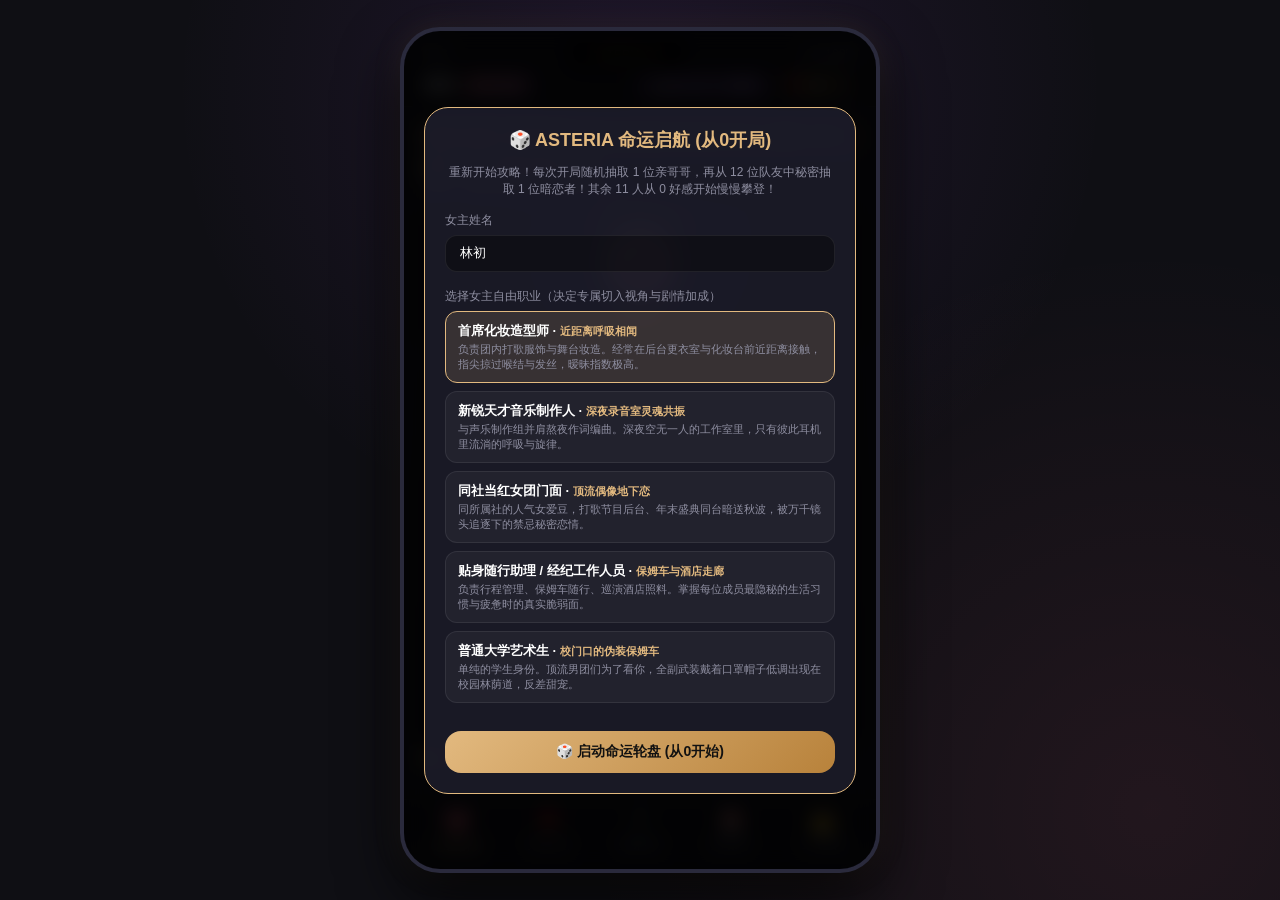
==== commit a6c497e2: "feat: enforce irreversible one-way timeline engine, remove chapter jumping and establish time conseq" ====
--- a/index.html
+++ b/index.html
@@ -37,13 +37,15 @@
 
     <!-- 主视口内容区 -->
     <main class="phone-content">
-        <!-- Tab 1: 恋爱视觉小说主线剧场 (核心驱动) -->
+        <!-- Tab 1: 恋爱视觉小说主线剧场 (单向时间流逝 · 错过不再来) -->
         <section id="tab-story" class="tab-pane active">
             <div class="story-container">
-                <!-- 章节选择与进度条 -->
-                <div class="story-chapter-bar">
-                    <span id="story-progress-indicator" style="font-size:11px; color:var(--accent-gold); font-weight:bold;">第 1/8 章</span>
-                    <button class="btn-mini" onclick="showChapterListModal()" style="font-size:10px; padding:2px 8px;">📑 选章回顾</button>
+                <!-- 严格单向时间轴流动条 -->
+                <div class="story-chapter-bar" style="background:linear-gradient(90deg, rgba(226,185,127,0.15), rgba(255,107,139,0.1)); border-color:var(--accent-gold);">
+                    <div style="display:flex; align-items:center; gap:6px;">
+                        <span id="story-time-badge" style="font-size:11px; color:var(--accent-gold); font-weight:bold;">📅 记忆回溯 · 7年前地下室</span>
+                    </div>
+                    <span style="font-size:10px; color:var(--text-muted); background:rgba(0,0,0,0.4); padding:2px 8px; border-radius:10px;">⏳ 错过不再来</span>
                 </div>
                 <div class="story-header">
                     <h2 id="story-chapter-title">序章 · 地下室的旧时月光</h2>
@@ -62,6 +64,9 @@
                 <!-- 故事对话滚动视口 -->
                 <div id="story-viewport" class="story-viewport"></div>
                 <!-- 剧情抉择分支 -->
+                <div style="font-size:10px; color:#e67e22; margin-bottom:6px; display:flex; align-items:center; gap:4px;">
+                    <span>⚠️ 命运单向抉择：一旦选定将永久推进时间，错失的心动将永不复返</span>
+                </div>
                 <div id="story-choices-container" class="story-choices"></div>
             </div>
         </section>
@@ -243,17 +248,6 @@
             </div>
         </div>
     </div>
-
-    <!-- 章节选择与剧情回顾模态框 (Chapter Modal) -->
-    <div id="chapter-modal" class="modal-overlay" style="display:none;">
-        <div class="modal-card">
-            <div style="display:flex; justify-content:space-between; align-items:center; margin-bottom:12px;">
-                <h2 style="font-size:15px; margin:0; color:var(--accent-gold);">📑 恋爱主线章节目录</h2>
-                <button onclick="closeChapterListModal()" style="background:none; border:none; color:var(--text-muted); font-size:18px; cursor:pointer;">✕</button>
-            </div>
-            <div id="chapter-list-container" style="display:flex; flex-direction:column; gap:8px; max-height:360px; overflow-y:auto;"></div>
-        </div>
-    </div>
 </div>
 
 <script src="./static/js/game_data.js"></script>
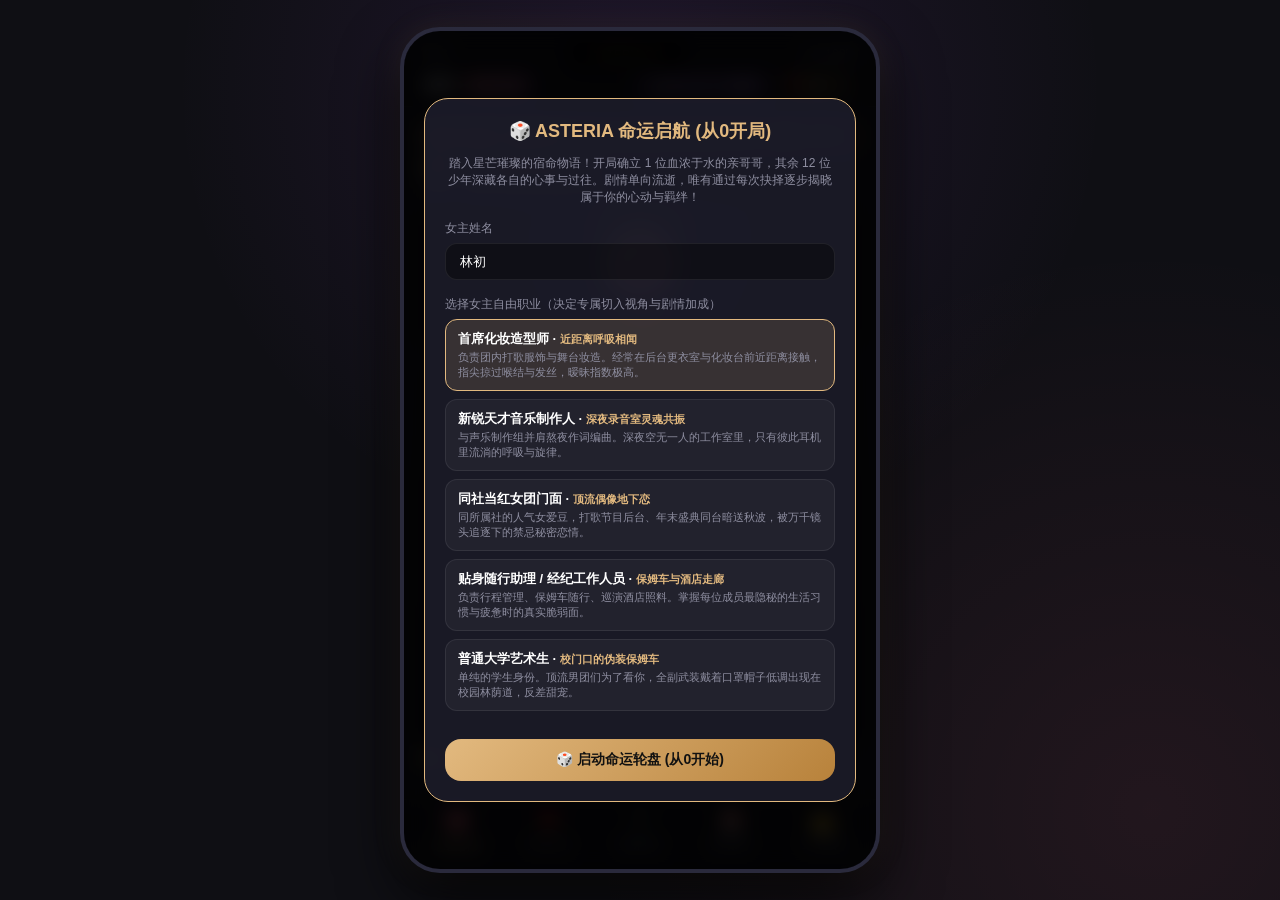
==== commit fae1557f: "feat: complete romance fog (brother-only reveal) and strictly story-driven irreversible progression" ====
--- a/index.html
+++ b/index.html
@@ -128,7 +128,7 @@
         <section id="tab-roster" class="tab-pane">
             <div style="font-size:12px;color:var(--text-muted);margin-bottom:10px;display:flex;justify-content:space-between;align-items:center;">
                 <span>👥 13位成员（严格年龄由长至幼排序）</span>
-                <span style="color:var(--accent-gold);font-size:11px;">1哥哥·1暗恋·11初始0好感</span>
+                <span style="color:var(--accent-gold);font-size:11px;">1位亲哥哥(唯一已知) · 12位未明队友</span>
             </div>
             <div id="roster-list" class="roster-container"></div>
         </section>
@@ -181,7 +181,7 @@
         <div class="modal-card">
             <h2>🎲 ASTERIA 命运启航 (从0开局)</h2>
             <p style="font-size:12px;color:var(--text-muted);text-align:center;margin-bottom:14px;">
-                重新开始攻略！每次开局随机抽取 1 位亲哥哥，再从 12 位队友中秘密抽取 1 位暗恋者！其余 11 人从 0 好感开始慢慢攀登！
+                踏入星芒璀璨的宿命物语！开局确立 1 位血浓于水的亲哥哥，其余 12 位少年深藏各自的心事与过往。剧情单向流逝，唯有通过每次抉择逐步揭晓属于你的心动与羁绊！
             </p>
 
             <div class="genesis-field">
